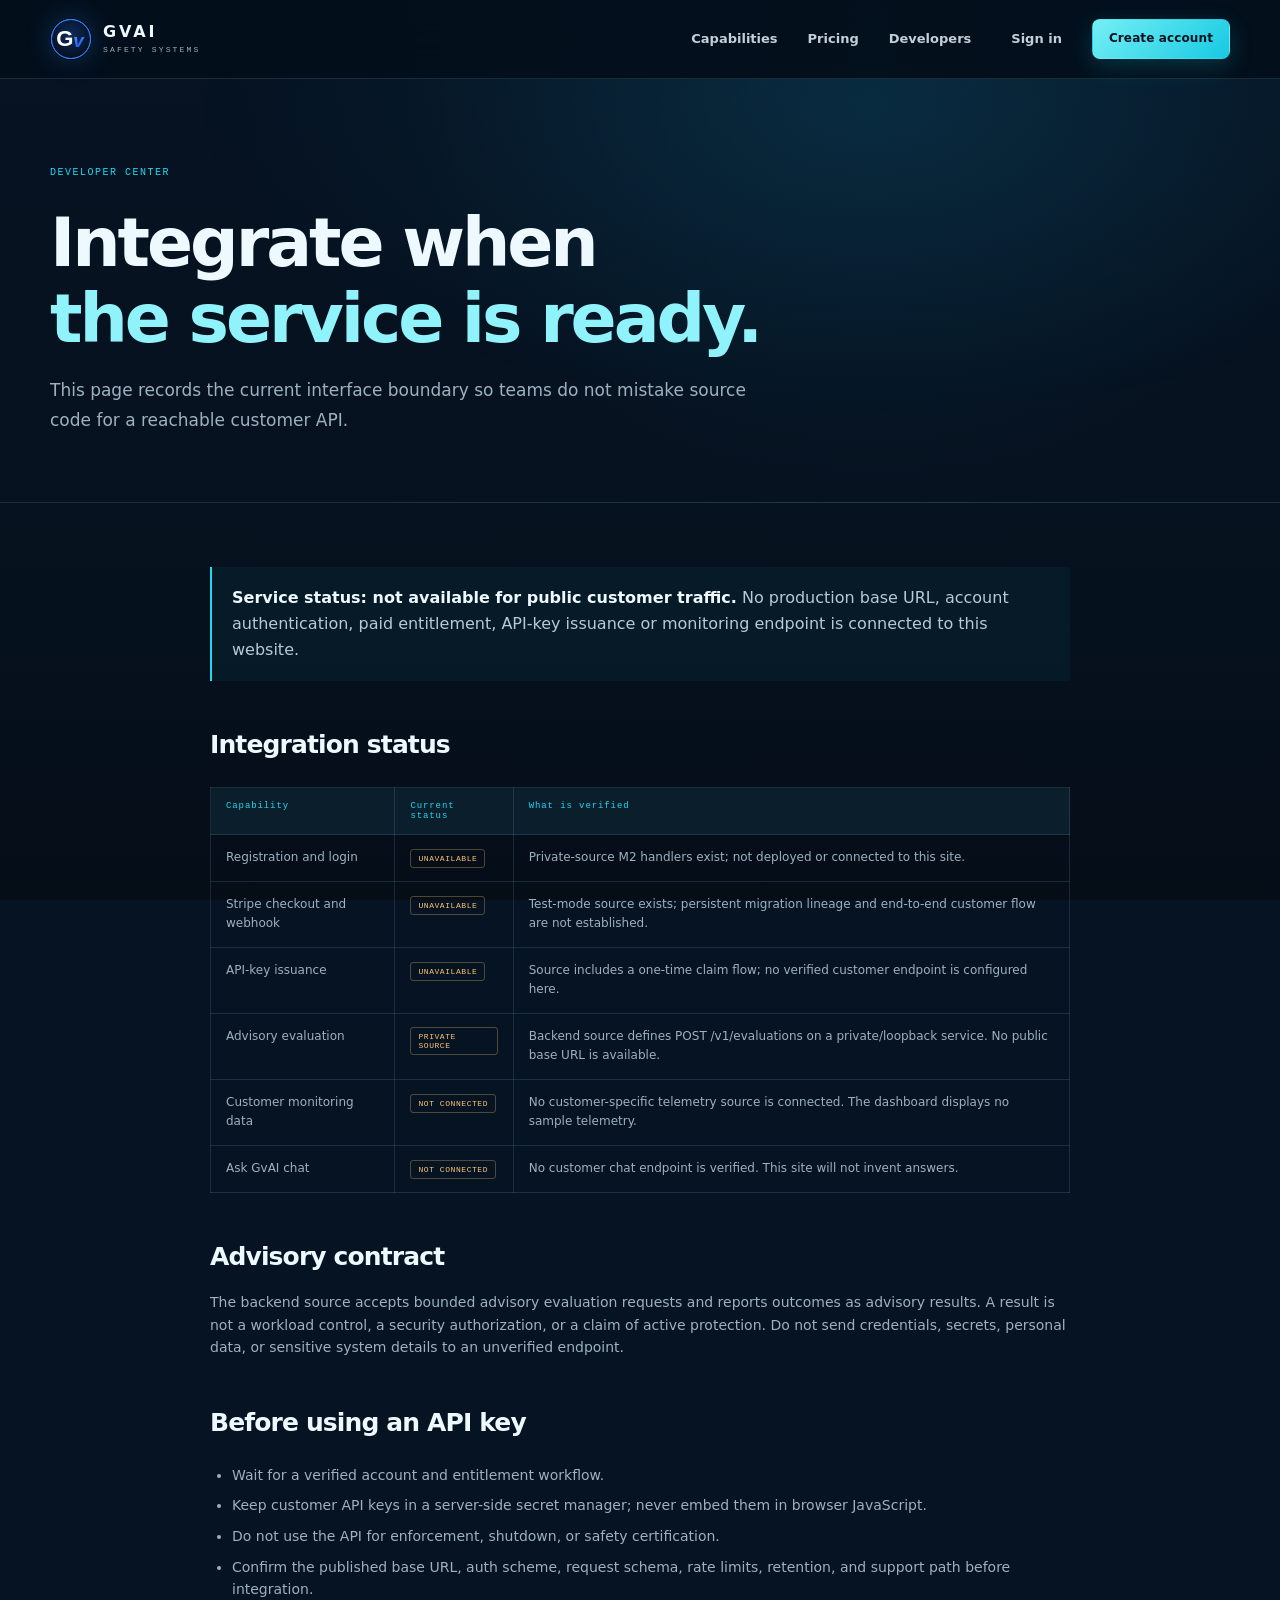
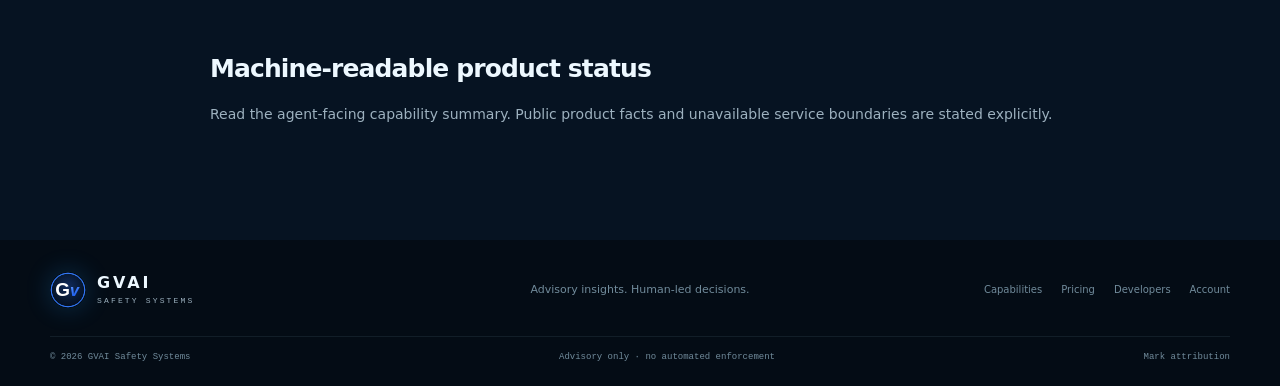
==== developers.html @ 6802572c "checkpoint: preserve GVAI customer website phase 1" ====
<!doctype html>
<html lang="en">
<head>
  <meta charset="utf-8"><meta name="viewport" content="width=device-width, initial-scale=1">
  <meta name="theme-color" content="#061322">
  <meta name="description" content="GVAI developer information, advisory API boundaries, integration status, and account requirements.">
  <meta property="og:title" content="Developers | GVAI Safety Systems"><meta property="og:description" content="Integration status and API boundaries for the GVAI advisory service.">
  <link rel="canonical" href="https://gvaisafety.com/developers.html"><link rel="icon" type="image/svg+xml" href="assets/gvai-mark.svg"><link rel="stylesheet" href="site.css">
  <title>Developers | GVAI Safety Systems</title>
</head>
<body><a class="skip-link" href="#main">Skip to content</a>
<header class="site-header"><div class="nav-wrap"><a class="brand" href="index.html"><img src="assets/gvai-mark.svg" width="42" height="42" alt=""><span><b>GVAI</b><small>SAFETY SYSTEMS</small></span></a><button class="menu-toggle" aria-expanded="false" aria-controls="primary-nav" type="button"><span class="sr-only">Open navigation</span><i></i><i></i></button><nav id="primary-nav" class="primary-nav" aria-label="Main navigation"><a href="features.html">Capabilities</a><a href="pricing.html">Pricing</a><a href="developers.html" aria-current="page">Developers</a><a class="nav-login" href="login.html">Sign in</a><a class="button button-small button-primary" href="signup.html">Create account</a></nav></div></header>
<main id="main">
  <section class="subpage-hero"><div class="section-wrap"><p class="eyebrow">DEVELOPER CENTER</p><h1>Integrate when<br><em>the service is ready.</em></h1><p class="hero-lede">This page records the current interface boundary so teams do not mistake source code for a reachable customer API.</p></div></section>
  <section class="section-wrap content-section content-narrow" id="status">
    <div class="callout"><strong>Service status: not available for public customer traffic.</strong> No production base URL, account authentication, paid entitlement, API-key issuance or monitoring endpoint is connected to this website.</div>
    <h2>Integration status</h2>
    <table class="status-table"><thead><tr><th scope="col">Capability</th><th scope="col">Current status</th><th scope="col">What is verified</th></tr></thead><tbody>
      <tr><td>Registration and login</td><td><span class="state-pill">UNAVAILABLE</span></td><td>Private-source M2 handlers exist; not deployed or connected to this site.</td></tr>
      <tr><td>Stripe checkout and webhook</td><td><span class="state-pill">UNAVAILABLE</span></td><td>Test-mode source exists; persistent migration lineage and end-to-end customer flow are not established.</td></tr>
      <tr><td>API-key issuance</td><td><span class="state-pill">UNAVAILABLE</span></td><td>Source includes a one-time claim flow; no verified customer endpoint is configured here.</td></tr>
      <tr><td>Advisory evaluation</td><td><span class="state-pill">PRIVATE SOURCE</span></td><td>Backend source defines POST /v1/evaluations on a private/loopback service. No public base URL is available.</td></tr>
      <tr><td>Customer monitoring data</td><td><span class="state-pill">NOT CONNECTED</span></td><td>No customer-specific telemetry source is connected. The dashboard displays no sample telemetry.</td></tr>
      <tr><td>Ask GvAI chat</td><td><span class="state-pill">NOT CONNECTED</span></td><td>No customer chat endpoint is verified. This site will not invent answers.</td></tr>
    </tbody></table>
    <h2>Advisory contract</h2>
    <p>The backend source accepts bounded advisory evaluation requests and reports outcomes as advisory results. A result is not a workload control, a security authorization, or a claim of active protection. Do not send credentials, secrets, personal data, or sensitive system details to an unverified endpoint.</p>
    <h2>Before using an API key</h2>
    <ul><li>Wait for a verified account and entitlement workflow.</li><li>Keep customer API keys in a server-side secret manager; never embed them in browser JavaScript.</li><li>Do not use the API for enforcement, shutdown, or safety certification.</li><li>Confirm the published base URL, auth scheme, request schema, rate limits, retention, and support path before integration.</li></ul>
    <h2>Machine-readable product status</h2>
    <p><a href="llms.txt">Read the agent-facing capability summary</a>. Public product facts and unavailable service boundaries are stated explicitly.</p>
  </section>
</main>
<footer class="site-footer"><div class="section-wrap footer-main"><a class="brand brand-footer" href="index.html"><img src="assets/gvai-mark.svg" width="36" height="36" alt=""><span><b>GVAI</b><small>SAFETY SYSTEMS</small></span></a><p>Advisory insights. Human-led decisions.</p><nav aria-label="Footer navigation"><a href="features.html">Capabilities</a><a href="pricing.html">Pricing</a><a href="developers.html">Developers</a><a href="login.html">Account</a></nav></div><div class="section-wrap footer-bottom"><span>© <span data-year>2026</span> GVAI Safety Systems</span><span>Advisory only · no automated enforcement</span><a href="assets/GvAI-MIT-LICENSE.txt">Mark attribution</a></div></footer><script src="site.js" defer></script></body></html>
---- site.css ----
:root{color-scheme:dark;--bg:#061322;--bg-deep:#030b15;--surface:#0a1b2c;--surface-2:#0d2336;--line:rgba(133,195,220,.16);--text:#edf8ff;--muted:#9db1bf;--dim:#718b9b;--cyan:#1ed8ef;--cyan-soft:#90f2fa;--blue:#4a9dff;--amber:#ffc56d;--max:1180px;--mono:"SFMono-Regular",Consolas,"Liberation Mono",monospace;--sans:Inter,"Segoe UI",system-ui,sans-serif;--display:Inter,"Segoe UI",system-ui,sans-serif}
*{box-sizing:border-box}
html{scroll-behavior:smooth;scroll-padding-top:92px}
body{margin:0;background:var(--bg);color:var(--text);font-family:var(--sans);font-size:16px;line-height:1.62;overflow-x:hidden}
body::before{content:"";position:fixed;inset:0;z-index:-1;pointer-events:none;background:radial-gradient(ellipse at 68% 6%,rgba(16,126,170,.13),transparent 39%),linear-gradient(180deg,#061322 0%,#06111e 70%,#050d17 100%)}
a{color:inherit;text-decoration:none}
a:hover{color:var(--cyan-soft)}
button,input,textarea{font:inherit}
button,a,input,textarea{touch-action:manipulation}
:focus-visible{outline:3px solid var(--cyan);outline-offset:4px}
.skip-link{position:fixed;top:10px;left:10px;z-index:1000;padding:10px 14px;background:var(--cyan);color:#03101b;transform:translateY(-160%);font-weight:800}
.skip-link:focus{transform:translateY(0)}
.sr-only{position:absolute;width:1px;height:1px;padding:0;margin:-1px;overflow:hidden;clip:rect(0,0,0,0);white-space:nowrap;border:0}
.section-wrap,.nav-wrap{width:min(var(--max),calc(100% - 48px));margin-inline:auto}
.site-header{position:sticky;top:0;z-index:50;background:rgba(4,15,27,.9);border-bottom:1px solid var(--line);backdrop-filter:blur(18px)}
.nav-wrap{height:78px;display:flex;align-items:center;justify-content:space-between;gap:30px}
.brand{display:inline-flex;align-items:center;gap:11px;flex:0 0 auto;color:var(--text)}
.brand img{display:block;border-radius:50%;box-shadow:0 0 26px rgba(36,154,250,.24)}
.brand span{display:grid;line-height:1.1;letter-spacing:.1em}
.brand b{font:800 16px/1 var(--display);letter-spacing:.18em}
.brand small{margin-top:6px;font:500 8px/1 var(--mono);letter-spacing:.27em;color:var(--muted)}
.primary-nav{display:flex;align-items:center;gap:30px}
.primary-nav>a:not(.button){font-size:13px;font-weight:600;color:#c1d0da}
.primary-nav>a:not(.button):hover{color:var(--cyan)}
.nav-login{margin-left:10px}
.menu-toggle{display:none}
.button{display:inline-flex;align-items:center;justify-content:center;gap:14px;min-height:52px;padding:0 21px;border:1px solid transparent;border-radius:8px;font-size:13px;font-weight:700;letter-spacing:.01em;transition:transform .2s ease,border-color .2s ease,background .2s ease,box-shadow .2s ease}
.button:hover{transform:translateY(-2px)}
.button-primary{color:#04131f;background:linear-gradient(135deg,#75eff5,#17c9e2);box-shadow:0 7px 24px rgba(20,207,232,.2)}
.button-primary:hover{color:#04131f;box-shadow:0 10px 34px rgba(20,207,232,.34)}
.button-small{min-height:40px;padding:0 16px;font-size:12px}
.button-quiet{border-color:rgba(121,199,222,.24);color:var(--text);background:rgba(11,30,46,.52)}
.button-outline{border-color:rgba(30,216,239,.54);color:var(--cyan-soft);background:rgba(12,35,52,.7)}
.button-outline:hover{background:rgba(30,216,239,.1);color:var(--cyan-soft)}
.button-disabled{background:#122131;border-color:#243849;color:#8398a8;cursor:not-allowed;pointer-events:none;box-shadow:none}
.hero{position:relative;display:grid;grid-template-columns:minmax(0,1.05fr) minmax(360px,.95fr);align-items:center;gap:45px;min-height:635px;padding-block:67px 76px}
.hero::before{content:"";position:absolute;width:560px;height:560px;right:-14%;top:0;z-index:-1;border-radius:50%;background:radial-gradient(circle,rgba(13,113,165,.12),transparent 68%)}
.hero-copy{position:relative;z-index:2;max-width:620px;animation:fade-up .7s ease both}
.eyebrow,.card-index,.price-card-top,.preview-top,.snapshot-head,.art-caption,.price-label,.portal-kicker{font:500 10px/1.4 var(--mono);letter-spacing:.15em;color:var(--cyan)}
.eyebrow{display:flex;align-items:center;gap:11px;margin:0 0 25px}
.eyebrow-line{width:28px;height:1px;background:var(--cyan);box-shadow:0 0 10px var(--cyan)}
h1,h2,h3,p{margin-top:0}
h1,h2,h3{font-family:var(--display);letter-spacing:-.045em}
h1{max-width:700px;margin-bottom:24px;font-size:clamp(45px,6.2vw,76px);line-height:1.05;font-weight:600}
h1 em,h2 em{font-style:normal;color:var(--cyan-soft)}
.hero-lede{max-width:555px;margin-bottom:31px;color:#b5c7d2;font-size:17px;line-height:1.72}
.hero-actions{display:flex;align-items:center;flex-wrap:wrap;gap:12px}
.hero-note{margin:21px 0 0;color:var(--muted);font:10px var(--mono);letter-spacing:.04em}
.status-dot{display:inline-block;width:7px;height:7px;border-radius:50%;margin-right:7px;vertical-align:middle}
.status-dot-cyan{background:var(--cyan);box-shadow:0 0 12px rgba(30,216,239,.8)}
.status-dot-muted{background:#77909d}
.status-dot-amber{background:var(--amber)}
.hero-art{position:relative;min-height:465px;display:grid;place-items:center;isolation:isolate;animation:fade-in 1.1s ease both}
.hero-art::before,.hero-art::after{content:"";position:absolute;z-index:-1;border-radius:50%;border:1px solid rgba(37,165,204,.15)}
.hero-art::before{width:420px;height:420px}
.hero-art::after{width:340px;height:340px;border-style:dashed;animation:rotate 80s linear infinite}
.orbit{position:absolute;border-radius:50%;border:1px solid rgba(45,179,211,.13)}
.orbit-one{width:490px;height:220px;transform:rotate(-32deg)}
.orbit-two{width:490px;height:220px;transform:rotate(32deg)}
.hero-shield{position:absolute;top:30px;width:205px;color:var(--cyan);filter:drop-shadow(0 0 20px rgba(30,216,239,.28));animation:float 5s ease-in-out infinite}
.hero-shield svg{display:block;width:100%}
.shield-spark{position:absolute;width:4px;height:4px;background:#fff;border-radius:50%;box-shadow:0 0 12px 4px var(--cyan)}
.spark-a{top:28%;left:13%}.spark-b{top:43%;right:8%}
.preview-card{position:absolute;right:0;bottom:12px;width:min(340px,90%);padding:17px 19px;border:1px solid rgba(81,190,217,.28);border-radius:12px;background:linear-gradient(145deg,rgba(11,31,47,.96),rgba(5,18,31,.96));box-shadow:0 20px 65px rgba(0,0,0,.38)}
.preview-top{display:flex;justify-content:space-between;align-items:center;padding-bottom:13px;border-bottom:1px solid var(--line);font-size:8px}
.preview-tag{padding:5px 7px;border:1px solid rgba(255,197,109,.24);border-radius:3px;color:var(--amber);font:8px var(--mono);letter-spacing:.08em}
.preview-row{display:flex;justify-content:space-between;gap:10px;margin:17px 0 12px;font-size:11px;color:var(--muted)}
.preview-row b{color:#c7e8ef;font-weight:600}
.preview-line{display:grid;gap:6px}.preview-line i{height:5px;border-radius:3px;background:linear-gradient(90deg,rgba(30,216,239,.3),rgba(30,216,239,.06));width:100%}.preview-line i:nth-child(2){width:77%}.preview-line i:nth-child(3){width:54%}
.preview-card p{margin:14px 0 0;color:var(--dim);font:9px var(--mono)}
.art-caption{position:absolute;left:0;bottom:15px;color:var(--dim);font-size:8px}
.trust-strip{border-block:1px solid var(--line);background:rgba(7,24,38,.58)}
.trust-items{display:flex;justify-content:space-between;gap:20px;padding-block:19px;color:#a9bdc9;font:10px var(--mono);letter-spacing:.08em;text-transform:uppercase}
.trust-items b{margin-right:9px;color:var(--cyan);font-weight:400}
.section-block{padding-block:115px 120px}
.section-heading{max-width:680px;margin-bottom:50px}
.section-heading h2,.snapshot-layout h2,.pricing-teaser h2,.contact-inner h2,.subpage-hero h1{margin-bottom:19px;font-size:clamp(38px,5vw,58px);font-weight:550;line-height:1.12}
.section-intro{max-width:560px;color:var(--muted);font-size:15px}
.capability-grid{display:grid;grid-template-columns:repeat(3,1fr);gap:15px}
.capability-card{position:relative;min-height:285px;padding:26px;border:1px solid var(--line);border-radius:10px;background:linear-gradient(145deg,rgba(14,36,53,.9),rgba(8,23,37,.86));transition:border-color .25s,transform .25s}
.capability-card:hover{transform:translateY(-4px);border-color:rgba(30,216,239,.42)}
.card-index{font-size:8px;color:var(--dim)}
.card-icon{display:grid;place-items:center;width:43px;height:43px;margin:27px 0 22px;border:1px solid rgba(30,216,239,.34);border-radius:11px;color:var(--cyan);font-size:24px;background:rgba(30,216,239,.06);box-shadow:0 0 25px rgba(30,216,239,.06)}
.capability-card h3{margin-bottom:11px;font-size:19px;letter-spacing:-.03em}
.capability-card p{min-height:70px;margin-bottom:17px;color:var(--muted);font-size:13px;line-height:1.65}
.capability-card a,.text-link{color:var(--cyan-soft);font-size:11px;font-weight:700}
.capability-card a span{margin-left:7px}
.snapshot-band{border-block:1px solid rgba(57,161,194,.15);background:linear-gradient(110deg,rgba(7,25,40,.94),rgba(8,29,45,.56))}
.snapshot-layout{display:grid;grid-template-columns:.8fr 1.2fr;align-items:center;gap:80px;padding-block:90px}
.snapshot-layout>div:first-child p:not(.eyebrow){max-width:420px;color:var(--muted);font-size:14px}
.snapshot-layout .text-link{display:inline-flex;margin-top:9px}
.snapshot-preview{padding:20px;border:1px solid rgba(63,171,202,.25);border-radius:13px;background:rgba(6,20,33,.78);box-shadow:0 25px 75px rgba(0,0,0,.22)}
.snapshot-head{display:flex;justify-content:space-between;align-items:center;padding-bottom:16px;border-bottom:1px solid var(--line);font-size:9px}
.snapshot-center{display:grid;place-items:center;min-height:230px;padding:25px 15px;text-align:center}
.mini-shield{display:grid;place-items:center;width:100px;height:116px;color:#7f9aa9;animation:soft-pulse 3.5s ease-in-out infinite}
.mini-shield svg{width:100%}
.snapshot-center strong{margin-top:7px;font:600 14px var(--display)}
.snapshot-center>span{margin-top:6px;color:var(--dim);font:10px var(--mono)}
.snapshot-metrics{display:grid;grid-template-columns:repeat(3,1fr);gap:12px;padding:15px 0;border-top:1px solid var(--line)}
.snapshot-metrics div{display:grid;gap:6px}
.snapshot-metrics small{color:var(--dim);font:8px var(--mono);letter-spacing:.06em}
.snapshot-metrics b{color:#b4c8d3;font:500 16px var(--mono)}
.preview-disclaimer{margin:0;color:var(--dim);font:9px var(--mono)}
.pricing-teaser{display:grid;grid-template-columns:1fr .7fr;align-items:center;gap:70px;padding-block:110px}
.pricing-copy>p:not(.eyebrow){max-width:520px;color:var(--muted);font-size:14px}
.price-card{padding:26px;border:1px solid rgba(30,216,239,.31);border-radius:12px;background:linear-gradient(150deg,#0d263a,#081827);box-shadow:0 18px 55px rgba(0,0,0,.24)}
.price-card-top{display:flex;justify-content:space-between;align-items:center;padding-bottom:18px;border-bottom:1px solid var(--line);font-size:9px}
.price-label{color:var(--muted);font-size:8px}
.price{display:flex;align-items:baseline;gap:8px;margin:25px 0 12px}
.price strong{font:600 53px var(--display);letter-spacing:-.06em}
.price span{color:var(--muted);font-size:13px}
.price-state{color:var(--muted);font:10px var(--mono)}
.price-card .button{width:100%;margin:9px 0 13px}
.price-card>small{display:block;color:var(--dim);text-align:center;font-size:10px}
.contact-section{border-block:1px solid var(--line);background:#071827}
.contact-inner{display:grid;grid-template-columns:1fr .8fr;gap:80px;padding-block:74px}
.contact-inner h2{font-size:44px}
.contact-inner>div+div{align-self:center}
.contact-inner p:not(.eyebrow){color:var(--muted);font-size:13px}
.site-footer{background:#040c15}
.footer-main{display:grid;grid-template-columns:1fr auto 1fr;align-items:center;gap:24px;padding-block:32px 28px}
.footer-main>p{margin:0;color:var(--dim);font-size:11px}
.footer-main nav{display:flex;justify-content:flex-end;gap:19px}
.footer-main nav a,.footer-bottom{color:var(--dim);font-size:10px}
.brand-footer img{width:36px;height:36px}
.footer-bottom{display:flex;justify-content:space-between;gap:15px;padding-block:15px 24px;border-top:1px solid rgba(131,168,188,.11);font:9px var(--mono)}
.subpage-hero{position:relative;padding-block:87px 67px;border-bottom:1px solid var(--line);background:radial-gradient(ellipse at 68% 8%,rgba(24,131,171,.12),transparent 55%)}
.subpage-hero .section-wrap{max-width:var(--max)}
.subpage-hero h1{max-width:780px;font-size:clamp(43px,6vw,68px)}
.subpage-hero .hero-lede{max-width:700px;margin:0;color:var(--muted)}
.content-section{padding-block:64px 100px}
.content-narrow{max-width:860px}
.content-section h2{margin:44px 0 14px;font-size:25px;letter-spacing:-.035em}
.content-section h2:first-child{margin-top:0}
.content-section h3{margin:0 0 8px;font-size:17px;letter-spacing:-.02em}
.content-section p,.content-section li{color:var(--muted);font-size:14px}
.content-section ul{padding-left:22px}
.content-section li{padding:4px 0}
.detail-grid{display:grid;grid-template-columns:repeat(2,1fr);gap:13px;margin-top:34px}
.detail-card{padding:23px;border:1px solid var(--line);border-radius:9px;background:rgba(11,30,45,.8)}
.detail-card p{margin:0;font-size:12px}
.callout{padding:18px 20px;border-left:2px solid var(--cyan);background:rgba(30,216,239,.045);color:#b7cbd6}
.callout strong{color:var(--text)}
.status-table{width:100%;border-collapse:collapse;margin:22px 0}
.status-table th,.status-table td{padding:13px 15px;border:1px solid var(--line);text-align:left;vertical-align:top;font-size:12px}
.status-table th{font:9px var(--mono);letter-spacing:.1em;color:var(--cyan);background:rgba(14,37,53,.7)}
.status-table td{color:var(--muted)}
.state-pill{display:inline-block;padding:4px 7px;border:1px solid rgba(255,197,109,.3);border-radius:3px;color:var(--amber);font:8px var(--mono);letter-spacing:.07em}
.pricing-page{display:grid;grid-template-columns:1.1fr .9fr;gap:40px;align-items:start}
.price-large{font:600 clamp(64px,8vw,94px)/1 var(--display);letter-spacing:-.08em}
.price-large span{font:400 14px var(--sans);letter-spacing:0;color:var(--muted)}
.plan-list{list-style:none;padding:0!important;margin:25px 0}
.plan-list li{display:flex;gap:11px;padding:10px 0;border-bottom:1px solid rgba(133,195,220,.1)}
.plan-list li::before{content:"—";color:var(--cyan)}
.form-layout{display:grid;grid-template-columns:.8fr 1.2fr;gap:65px;padding-block:65px 110px}
.form-aside{position:sticky;top:120px;align-self:start}
.form-aside h2{font-size:35px}
.form-aside p{color:var(--muted);font-size:13px}
.form-panel{padding:30px;border:1px solid var(--line);border-radius:12px;background:rgba(10,28,43,.9)}
.service-form{display:grid;gap:17px}
.field{display:grid;gap:7px}
.field label{font-size:11px;font-weight:700;color:#c5d5de}
.field input,.field textarea{width:100%;min-height:47px;padding:11px 13px;border:1px solid rgba(135,180,200,.24);border-radius:6px;background:#061522;color:var(--text)}
.field input::placeholder{color:#627b8b}
.field-hint{color:var(--dim);font-size:10px}
.form-status{min-height:50px;margin:0;padding:12px;border:1px solid rgba(255,197,109,.26);border-radius:6px;background:rgba(255,197,109,.05);color:#efd4aa;font-size:11px}
.form-status:empty{display:none}
.form-footnote{color:var(--dim);font-size:10px}
.auth-switch{margin:18px 0 0;color:var(--muted);font-size:12px}
.auth-switch a{color:var(--cyan-soft);text-decoration:underline;text-underline-offset:3px}
.input-with-action{display:flex}
.input-with-action input{border-radius:6px 0 0 6px}
.input-with-action button{padding:0 12px;border:1px solid rgba(135,180,200,.24);border-left:0;border-radius:0 6px 6px 0;background:#0d2437;color:var(--cyan-soft);font-size:10px}
.available-contact{padding:24px;border:1px solid var(--line);border-radius:9px;background:rgba(12,32,47,.72)}
.available-contact p{color:var(--muted);font-size:13px}
.available-contact a{color:var(--cyan-soft)}
.visually-hidden{position:absolute!important;width:1px;height:1px;padding:0;margin:-1px;overflow:hidden;clip:rect(0,0,0,0);white-space:nowrap;border:0}
@keyframes fade-up{from{opacity:0;transform:translateY(15px)}to{opacity:1;transform:translateY(0)}}
@keyframes fade-in{from{opacity:0}to{opacity:1}}
@keyframes rotate{to{transform:rotate(328deg)}}
@keyframes float{0%,100%{transform:translateY(0)}50%{transform:translateY(-8px)}}
@keyframes soft-pulse{0%,100%{filter:drop-shadow(0 0 1px rgba(127,154,169,.2));opacity:.75}50%{filter:drop-shadow(0 0 12px rgba(127,154,169,.5));opacity:1}}
@media(max-width:900px){.primary-nav{gap:19px}.hero{grid-template-columns:1fr .85fr;gap:14px}.hero-art{transform:scale(.9)}.snapshot-layout{gap:40px}.pricing-teaser{gap:40px}.footer-main{grid-template-columns:1fr 1fr}.footer-main>p{display:none}.form-layout{gap:35px}}
@media(max-width:700px){.section-wrap,.nav-wrap{width:min(100% - 36px,var(--max))}.nav-wrap{height:70px}.menu-toggle{display:grid;gap:5px;width:43px;height:43px;place-content:center;border:1px solid var(--line);border-radius:7px;background:#091a29;color:var(--text)}.menu-toggle i{display:block;width:17px;height:1px;background:currentColor}.primary-nav{position:absolute;top:69px;left:0;right:0;display:none;align-items:stretch;gap:0;padding:8px 18px 18px;background:rgba(4,15,27,.98);border-bottom:1px solid var(--line)}.primary-nav.is-open{display:grid}.primary-nav>a:not(.button){padding:13px 5px;border-bottom:1px solid rgba(133,195,220,.1)}.nav-login{margin-left:0}.primary-nav .button{margin-top:13px}.hero{grid-template-columns:1fr;gap:10px;min-height:auto;padding-block:70px 36px}.hero-copy{max-width:590px}.hero-lede{font-size:15px}.hero-art{min-height:390px;margin-inline:-10px;transform:none}.hero-art::before{width:330px;height:330px}.hero-art::after{width:275px;height:275px}.orbit-one,.orbit-two{width:360px;height:170px}.hero-shield{top:23px;width:166px}.preview-card{right:2%;bottom:2px;width:min(320px,88%)}.art-caption{left:2%;bottom:3px;font-size:7px}.trust-items{display:grid;grid-template-columns:1fr;gap:10px;padding-block:15px}.section-block{padding-block:76px}.section-heading{margin-bottom:30px}.capability-grid{grid-template-columns:1fr}.capability-card{min-height:0;padding:23px}.card-icon{margin:19px 0 15px}.capability-card p{min-height:0}.snapshot-layout,.pricing-teaser,.contact-inner,.form-layout,.pricing-page{grid-template-columns:1fr;gap:32px}.snapshot-layout{padding-block:70px}.pricing-teaser{padding-block:75px}.contact-inner{padding-block:55px;gap:5px}.contact-inner h2{font-size:37px}.footer-main{grid-template-columns:1fr;gap:20px}.footer-main nav{justify-content:flex-start;flex-wrap:wrap}.footer-bottom{flex-wrap:wrap;justify-content:flex-start;gap:9px 17px}.subpage-hero{padding-block:66px 45px}.content-section{padding-block:45px 75px}.detail-grid{grid-template-columns:1fr}.form-layout{padding-block:45px 75px}.form-aside{position:static}.form-panel{padding:22px}.status-table{display:block;overflow-x:auto}.snapshot-metrics{gap:6px}.snapshot-metrics small{font-size:7px}}
@media(prefers-reduced-motion:reduce){*,*::before,*::after{scroll-behavior:auto!important;animation-duration:.01ms!important;animation-iteration-count:1!important;transition-duration:.01ms!important}}
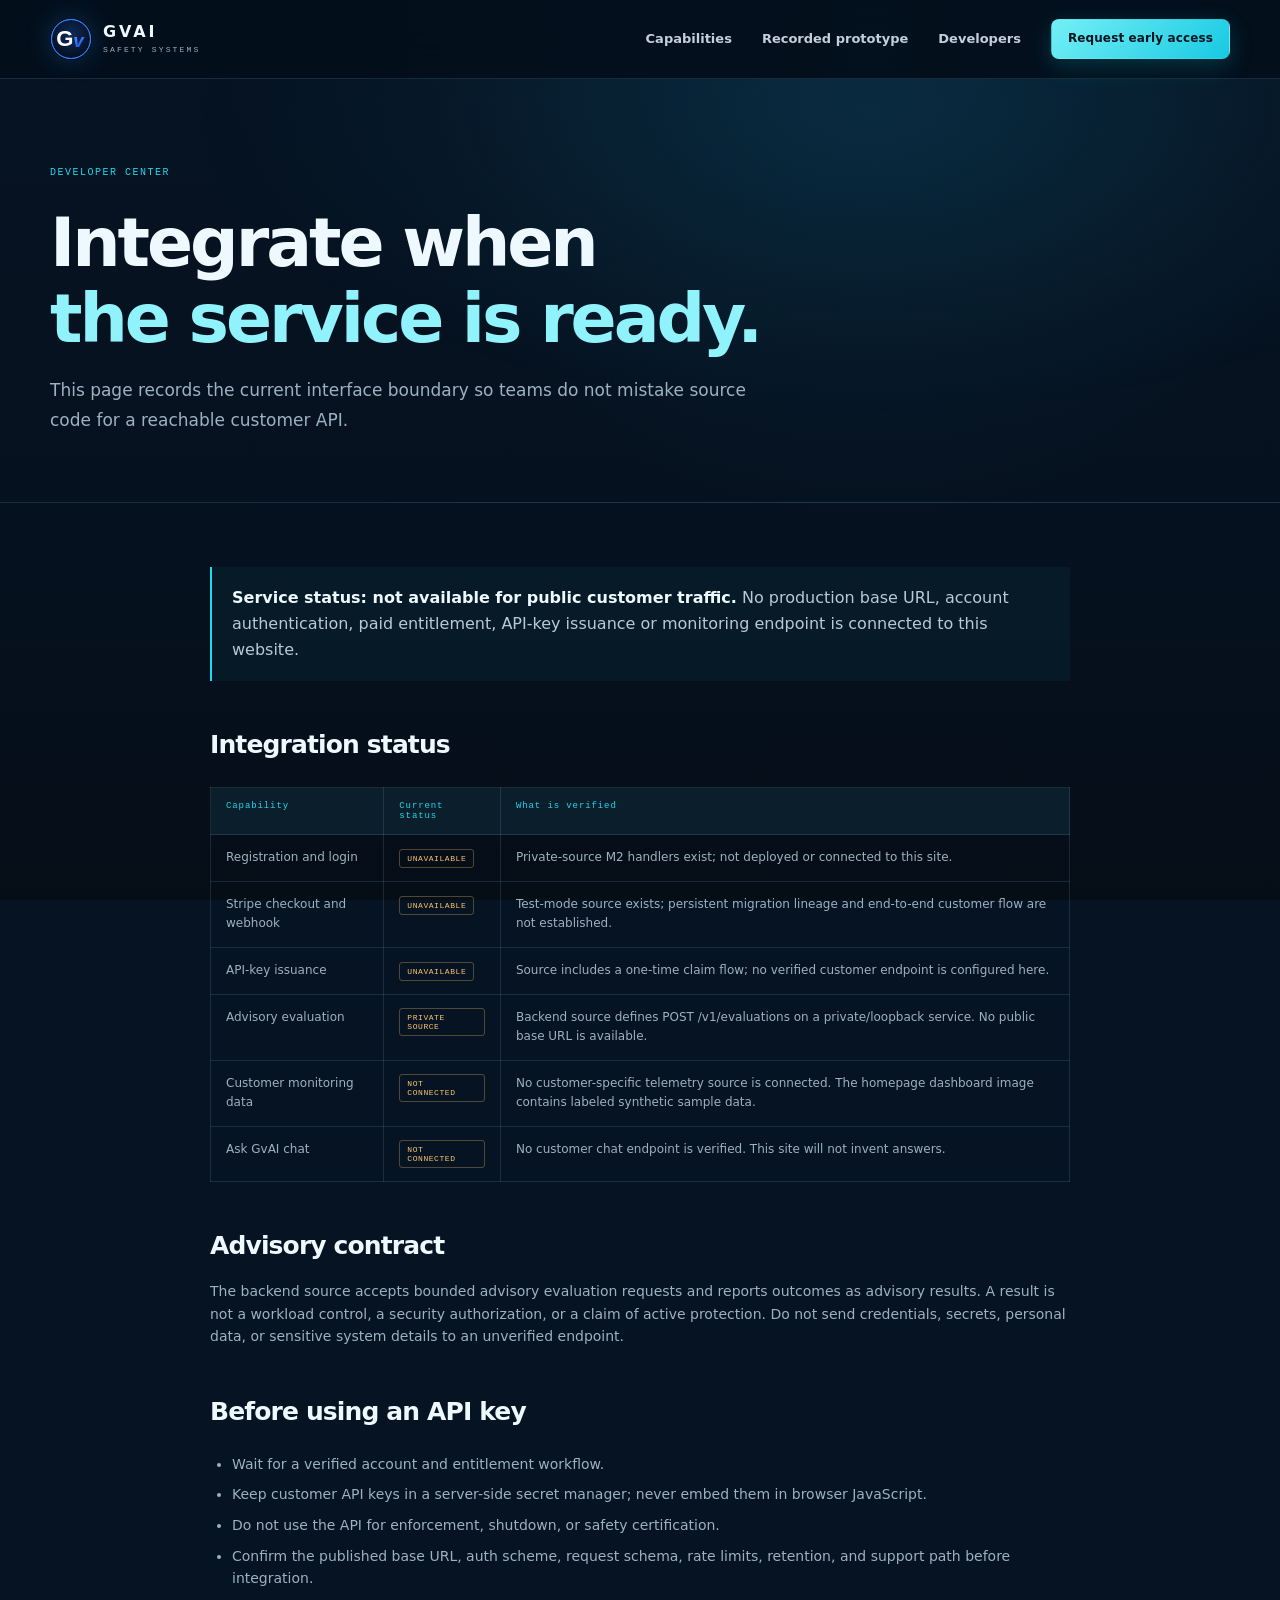
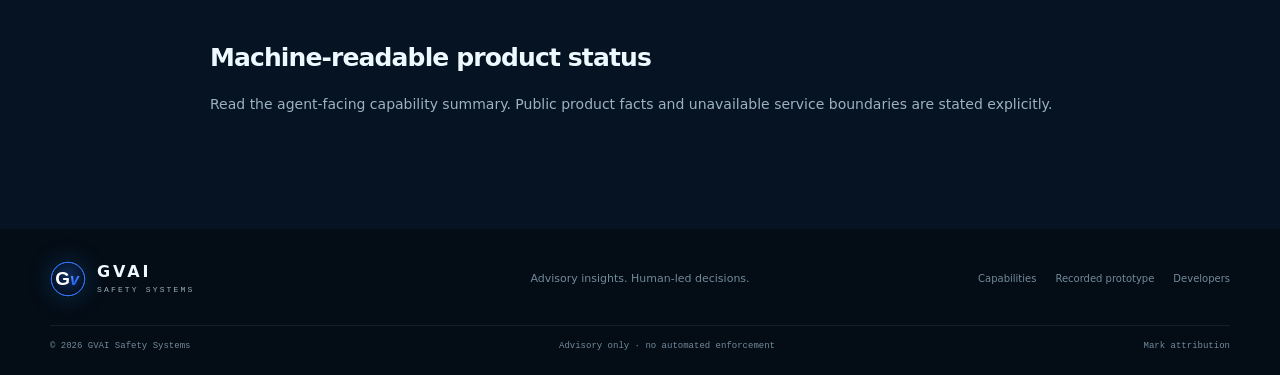
==== commit 8fb4e6bc: "Prepare approved GVAI public launch pages" ====
--- a/developers.html
+++ b/developers.html
@@ -9,7 +9,7 @@
   <title>Developers | GVAI Safety Systems</title>
 </head>
 <body><a class="skip-link" href="#main">Skip to content</a>
-<header class="site-header"><div class="nav-wrap"><a class="brand" href="index.html"><img src="assets/gvai-mark.svg" width="42" height="42" alt=""><span><b>GVAI</b><small>SAFETY SYSTEMS</small></span></a><button class="menu-toggle" aria-expanded="false" aria-controls="primary-nav" type="button"><span class="sr-only">Open navigation</span><i></i><i></i></button><nav id="primary-nav" class="primary-nav" aria-label="Main navigation"><a href="features.html">Capabilities</a><a href="pricing.html">Pricing</a><a href="developers.html" aria-current="page">Developers</a><a class="nav-login" href="login.html">Sign in</a><a class="button button-small button-primary" href="signup.html">Create account</a></nav></div></header>
+<header class="site-header"><div class="nav-wrap"><a class="brand" href="index.html"><img src="assets/gvai-mark.svg" width="42" height="42" alt=""><span><b>GVAI</b><small>SAFETY SYSTEMS</small></span></a><button class="menu-toggle" aria-expanded="false" aria-controls="primary-nav" type="button"><span class="sr-only">Open navigation</span><i></i><i></i></button><nav id="primary-nav" class="primary-nav" aria-label="Main navigation"><a href="features.html">Capabilities</a><a href="prototype-demo.html">Recorded prototype</a><a href="developers.html" aria-current="page">Developers</a><a class="button button-small button-primary" href="mailto:contact@gvaisafety.com?subject=GVAI%20Early%20Access">Request early access</a></nav></div></header>
 <main id="main">
   <section class="subpage-hero"><div class="section-wrap"><p class="eyebrow">DEVELOPER CENTER</p><h1>Integrate when<br><em>the service is ready.</em></h1><p class="hero-lede">This page records the current interface boundary so teams do not mistake source code for a reachable customer API.</p></div></section>
   <section class="section-wrap content-section content-narrow" id="status">
@@ -20,7 +20,7 @@
       <tr><td>Stripe checkout and webhook</td><td><span class="state-pill">UNAVAILABLE</span></td><td>Test-mode source exists; persistent migration lineage and end-to-end customer flow are not established.</td></tr>
       <tr><td>API-key issuance</td><td><span class="state-pill">UNAVAILABLE</span></td><td>Source includes a one-time claim flow; no verified customer endpoint is configured here.</td></tr>
       <tr><td>Advisory evaluation</td><td><span class="state-pill">PRIVATE SOURCE</span></td><td>Backend source defines POST /v1/evaluations on a private/loopback service. No public base URL is available.</td></tr>
-      <tr><td>Customer monitoring data</td><td><span class="state-pill">NOT CONNECTED</span></td><td>No customer-specific telemetry source is connected. The dashboard displays no sample telemetry.</td></tr>
+      <tr><td>Customer monitoring data</td><td><span class="state-pill">NOT CONNECTED</span></td><td>No customer-specific telemetry source is connected. The homepage dashboard image contains labeled synthetic sample data.</td></tr>
       <tr><td>Ask GvAI chat</td><td><span class="state-pill">NOT CONNECTED</span></td><td>No customer chat endpoint is verified. This site will not invent answers.</td></tr>
     </tbody></table>
     <h2>Advisory contract</h2>
@@ -31,4 +31,4 @@
     <p><a href="llms.txt">Read the agent-facing capability summary</a>. Public product facts and unavailable service boundaries are stated explicitly.</p>
   </section>
 </main>
-<footer class="site-footer"><div class="section-wrap footer-main"><a class="brand brand-footer" href="index.html"><img src="assets/gvai-mark.svg" width="36" height="36" alt=""><span><b>GVAI</b><small>SAFETY SYSTEMS</small></span></a><p>Advisory insights. Human-led decisions.</p><nav aria-label="Footer navigation"><a href="features.html">Capabilities</a><a href="pricing.html">Pricing</a><a href="developers.html">Developers</a><a href="login.html">Account</a></nav></div><div class="section-wrap footer-bottom"><span>© <span data-year>2026</span> GVAI Safety Systems</span><span>Advisory only · no automated enforcement</span><a href="assets/GvAI-MIT-LICENSE.txt">Mark attribution</a></div></footer><script src="site.js" defer></script></body></html>
+<footer class="site-footer"><div class="section-wrap footer-main"><a class="brand brand-footer" href="index.html"><img src="assets/gvai-mark.svg" width="36" height="36" alt=""><span><b>GVAI</b><small>SAFETY SYSTEMS</small></span></a><p>Advisory insights. Human-led decisions.</p><nav aria-label="Footer navigation"><a href="features.html">Capabilities</a><a href="prototype-demo.html">Recorded prototype</a><a href="developers.html">Developers</a></nav></div><div class="section-wrap footer-bottom"><span>© <span data-year>2026</span> GVAI Safety Systems</span><span>Advisory only · no automated enforcement</span><a href="assets/GvAI-MIT-LICENSE.txt">Mark attribution</a></div></footer><script src="site.js" defer></script></body></html>
--- a/site.css
+++ b/site.css
@@ -19,6 +19,22 @@
 .brand span{display:grid;line-height:1.1;letter-spacing:.1em}
 .brand b{font:800 16px/1 var(--display);letter-spacing:.18em}
 .brand small{margin-top:6px;font:500 8px/1 var(--mono);letter-spacing:.27em;color:var(--muted)}
+
+/* The homepage wordmark keeps the existing brand's font metrics. */
+.nav-wordmark { transform: skewX(-9deg); }
+.brand .nav-wordmark span { display: inline; font: inherit; letter-spacing: inherit; }
+.nav-wordmark-gv { color: #f0f5ff; }
+.nav-wordmark-ai { color: #25ddff; }
+
+@supports (background-clip: text) {
+  .nav-wordmark-gv, .nav-wordmark-ai { background-clip: text; color: transparent; }
+  .nav-wordmark-gv { background-image: linear-gradient(#fff 20%, #d6e0eb 60%, #9baec3); }
+  .nav-wordmark-ai { background-image: linear-gradient(#84f4ff 14%, #21d9f8 58%, #54a5ff); }
+}
+
+@media (forced-colors: active) {
+  .nav-wordmark-gv, .nav-wordmark-ai { background-image: none; color: LinkText; }
+}
 .primary-nav{display:flex;align-items:center;gap:30px}
 .primary-nav>a:not(.button){font-size:13px;font-weight:600;color:#c1d0da}
 .primary-nav>a:not(.button):hover{color:var(--cyan)}
@@ -28,6 +44,26 @@
 .button:hover{transform:translateY(-2px)}
 .button-primary{color:#04131f;background:linear-gradient(135deg,#75eff5,#17c9e2);box-shadow:0 7px 24px rgba(20,207,232,.2)}
 .button-primary:hover{color:#04131f;box-shadow:0 10px 34px rgba(20,207,232,.34)}
+
+/* Match the Ask GVAI launcher's navy glass and cyan edge on the homepage. */
+.watch-home .primary-nav .button[href="signup.html"] {
+  border-color: #42d9f4;
+  border-radius: 999px;
+  background: linear-gradient(170deg, #153850, #081a2c 54%, #071421);
+  box-shadow: inset 0 1px 5px rgba(115, 222, 250, .2), 0 0 12px rgba(30, 216, 239, .2);
+  color: #f4f8ff;
+  transition: border-color .18s ease, box-shadow .18s ease;
+}
+
+.watch-home .primary-nav .button[href="signup.html"]:hover {
+  transform: none;
+  border-color: #a0f5ff;
+  box-shadow: inset 0 1px 7px rgba(115, 222, 250, .32), 0 0 17px rgba(30, 216, 239, .36);
+}
+
+@media (prefers-reduced-motion: reduce) {
+  .watch-home .primary-nav .button[href="signup.html"] { transition: none; }
+}
 .button-small{min-height:40px;padding:0 16px;font-size:12px}
 .button-quiet{border-color:rgba(121,199,222,.24);color:var(--text);background:rgba(11,30,46,.52)}
 .button-outline{border-color:rgba(30,216,239,.54);color:var(--cyan-soft);background:rgba(12,35,52,.7)}
@@ -36,7 +72,7 @@
 .hero{position:relative;display:grid;grid-template-columns:minmax(0,1.05fr) minmax(360px,.95fr);align-items:center;gap:45px;min-height:635px;padding-block:67px 76px}
 .hero::before{content:"";position:absolute;width:560px;height:560px;right:-14%;top:0;z-index:-1;border-radius:50%;background:radial-gradient(circle,rgba(13,113,165,.12),transparent 68%)}
 .hero-copy{position:relative;z-index:2;max-width:620px;animation:fade-up .7s ease both}
-.eyebrow,.card-index,.price-card-top,.preview-top,.snapshot-head,.art-caption,.price-label,.portal-kicker{font:500 10px/1.4 var(--mono);letter-spacing:.15em;color:var(--cyan)}
+.eyebrow,.card-index,.price-card-top,.preview-top,.art-caption,.price-label,.portal-kicker{font:500 10px/1.4 var(--mono);letter-spacing:.15em;color:var(--cyan)}
 .eyebrow{display:flex;align-items:center;gap:11px;margin:0 0 25px}
 .eyebrow-line{width:28px;height:1px;background:var(--cyan);box-shadow:0 0 10px var(--cyan)}
 h1,h2,h3,p{margin-top:0}
@@ -85,22 +121,72 @@
 .capability-card p{min-height:70px;margin-bottom:17px;color:var(--muted);font-size:13px;line-height:1.65}
 .capability-card a,.text-link{color:var(--cyan-soft);font-size:11px;font-weight:700}
 .capability-card a span{margin-left:7px}
-.snapshot-band{border-block:1px solid rgba(57,161,194,.15);background:linear-gradient(110deg,rgba(7,25,40,.94),rgba(8,29,45,.56))}
-.snapshot-layout{display:grid;grid-template-columns:.8fr 1.2fr;align-items:center;gap:80px;padding-block:90px}
+.snapshot-band{margin-block-start:clamp(.75rem,1.4vw,1.5rem);border-block:1px solid rgba(57,161,194,.15);background:linear-gradient(110deg,rgba(7,25,40,.94),rgba(8,29,45,.56))}
+.snapshot-layout {
+  display: grid;
+  grid-template-columns: minmax(400px, 48fr) minmax(0, 52fr);
+  align-items: center;
+  gap: clamp(1.5rem, 3vw, 3rem);
+  padding-block: clamp(1.75rem, 3vw, 2.75rem);
+}
+.snapshot-layout > div:first-child {
+  min-width: 0;
+}
+
+.snapshot-layout h2 {
+  max-width: 22ch;
+  margin: 0 0 .85rem;
+  font-size: clamp(2rem, 3.75vw, 3.25rem);
+  text-wrap: balance;
+}
+
 .snapshot-layout>div:first-child p:not(.eyebrow){max-width:420px;color:var(--muted);font-size:14px}
 .snapshot-layout .text-link{display:inline-flex;margin-top:9px}
-.snapshot-preview{padding:20px;border:1px solid rgba(63,171,202,.25);border-radius:13px;background:rgba(6,20,33,.78);box-shadow:0 25px 75px rgba(0,0,0,.22)}
-.snapshot-head{display:flex;justify-content:space-between;align-items:center;padding-bottom:16px;border-bottom:1px solid var(--line);font-size:9px}
-.snapshot-center{display:grid;place-items:center;min-height:230px;padding:25px 15px;text-align:center}
-.mini-shield{display:grid;place-items:center;width:100px;height:116px;color:#7f9aa9;animation:soft-pulse 3.5s ease-in-out infinite}
-.mini-shield svg{width:100%}
-.snapshot-center strong{margin-top:7px;font:600 14px var(--display)}
-.snapshot-center>span{margin-top:6px;color:var(--dim);font:10px var(--mono)}
-.snapshot-metrics{display:grid;grid-template-columns:repeat(3,1fr);gap:12px;padding:15px 0;border-top:1px solid var(--line)}
-.snapshot-metrics div{display:grid;gap:6px}
-.snapshot-metrics small{color:var(--dim);font:8px var(--mono);letter-spacing:.06em}
-.snapshot-metrics b{color:#b4c8d3;font:500 16px var(--mono)}
-.preview-disclaimer{margin:0;color:var(--dim);font:9px var(--mono)}
+.snapshot-preview {
+  justify-self: center;
+  width: min(100%, 480px);
+  min-width: 0;
+  margin: 0;
+}
+
+.snapshot-preview figcaption {
+  margin-bottom: .4rem;
+  color: var(--muted);
+  font: 600 .72rem/1.4 var(--mono);
+}
+
+.snapshot-preview img {
+  border: 1px solid rgba(63, 171, 202, .38);
+  border-radius: .75rem;
+  background: var(--bg-deep);
+  box-shadow: 0 12px 32px #0005, 0 0 1rem #1ed8ef18;
+
+  display: block;
+  width: 100%;
+  max-width: 480px;
+  height: auto;
+  object-fit: contain;
+}
+
+@media (width < 1100px) {
+  .snapshot-layout { grid-template-columns: minmax(0, 1fr); }
+}
+
+@media (min-width: 1100px) {
+  .snapshot-layout {
+    column-gap: clamp(1.5rem, calc(3vw - 1rem), 2rem);
+  }
+
+  .snapshot-preview {
+    justify-self: start;
+    width: min(100%, 562px);
+  }
+
+  .snapshot-preview img {
+    max-width: 560px;
+  }
+}
+
 .pricing-teaser{display:grid;grid-template-columns:1fr .7fr;align-items:center;gap:70px;padding-block:110px}
 .pricing-copy>p:not(.eyebrow){max-width:520px;color:var(--muted);font-size:14px}
 .price-card{padding:26px;border:1px solid rgba(30,216,239,.31);border-radius:12px;background:linear-gradient(150deg,#0d263a,#081827);box-shadow:0 18px 55px rgba(0,0,0,.24)}
@@ -180,6 +266,291 @@
 @keyframes rotate{to{transform:rotate(328deg)}}
 @keyframes float{0%,100%{transform:translateY(0)}50%{transform:translateY(-8px)}}
 @keyframes soft-pulse{0%,100%{filter:drop-shadow(0 0 1px rgba(127,154,169,.2));opacity:.75}50%{filter:drop-shadow(0 0 12px rgba(127,154,169,.5));opacity:1}}
-@media(max-width:900px){.primary-nav{gap:19px}.hero{grid-template-columns:1fr .85fr;gap:14px}.hero-art{transform:scale(.9)}.snapshot-layout{gap:40px}.pricing-teaser{gap:40px}.footer-main{grid-template-columns:1fr 1fr}.footer-main>p{display:none}.form-layout{gap:35px}}
-@media(max-width:700px){.section-wrap,.nav-wrap{width:min(100% - 36px,var(--max))}.nav-wrap{height:70px}.menu-toggle{display:grid;gap:5px;width:43px;height:43px;place-content:center;border:1px solid var(--line);border-radius:7px;background:#091a29;color:var(--text)}.menu-toggle i{display:block;width:17px;height:1px;background:currentColor}.primary-nav{position:absolute;top:69px;left:0;right:0;display:none;align-items:stretch;gap:0;padding:8px 18px 18px;background:rgba(4,15,27,.98);border-bottom:1px solid var(--line)}.primary-nav.is-open{display:grid}.primary-nav>a:not(.button){padding:13px 5px;border-bottom:1px solid rgba(133,195,220,.1)}.nav-login{margin-left:0}.primary-nav .button{margin-top:13px}.hero{grid-template-columns:1fr;gap:10px;min-height:auto;padding-block:70px 36px}.hero-copy{max-width:590px}.hero-lede{font-size:15px}.hero-art{min-height:390px;margin-inline:-10px;transform:none}.hero-art::before{width:330px;height:330px}.hero-art::after{width:275px;height:275px}.orbit-one,.orbit-two{width:360px;height:170px}.hero-shield{top:23px;width:166px}.preview-card{right:2%;bottom:2px;width:min(320px,88%)}.art-caption{left:2%;bottom:3px;font-size:7px}.trust-items{display:grid;grid-template-columns:1fr;gap:10px;padding-block:15px}.section-block{padding-block:76px}.section-heading{margin-bottom:30px}.capability-grid{grid-template-columns:1fr}.capability-card{min-height:0;padding:23px}.card-icon{margin:19px 0 15px}.capability-card p{min-height:0}.snapshot-layout,.pricing-teaser,.contact-inner,.form-layout,.pricing-page{grid-template-columns:1fr;gap:32px}.snapshot-layout{padding-block:70px}.pricing-teaser{padding-block:75px}.contact-inner{padding-block:55px;gap:5px}.contact-inner h2{font-size:37px}.footer-main{grid-template-columns:1fr;gap:20px}.footer-main nav{justify-content:flex-start;flex-wrap:wrap}.footer-bottom{flex-wrap:wrap;justify-content:flex-start;gap:9px 17px}.subpage-hero{padding-block:66px 45px}.content-section{padding-block:45px 75px}.detail-grid{grid-template-columns:1fr}.form-layout{padding-block:45px 75px}.form-aside{position:static}.form-panel{padding:22px}.status-table{display:block;overflow-x:auto}.snapshot-metrics{gap:6px}.snapshot-metrics small{font-size:7px}}
+@media(max-width:900px){.primary-nav{gap:19px}.hero{grid-template-columns:1fr .85fr;gap:14px}.hero-art{transform:scale(.9)}.pricing-teaser{gap:40px}.footer-main{grid-template-columns:1fr 1fr}.footer-main>p{display:none}.form-layout{gap:35px}}
+@media(max-width:700px){.section-wrap,.nav-wrap{width:min(100% - 36px,var(--max))}.nav-wrap{height:70px}.menu-toggle{display:grid;gap:5px;width:43px;height:43px;place-content:center;border:1px solid var(--line);border-radius:7px;background:#091a29;color:var(--text)}.menu-toggle i{display:block;width:17px;height:1px;background:currentColor}.primary-nav{position:absolute;top:69px;left:0;right:0;display:none;align-items:stretch;gap:0;padding:8px 18px 18px;background:rgba(4,15,27,.98);border-bottom:1px solid var(--line)}.primary-nav.is-open{display:grid}.primary-nav>a:not(.button){padding:13px 5px;border-bottom:1px solid rgba(133,195,220,.1)}.nav-login{margin-left:0}.primary-nav .button{margin-top:13px}.hero{grid-template-columns:1fr;gap:10px;min-height:auto;padding-block:70px 36px}.hero-copy{max-width:590px}.hero-lede{font-size:15px}.hero-art{min-height:390px;margin-inline:-10px;transform:none}.hero-art::before{width:330px;height:330px}.hero-art::after{width:275px;height:275px}.orbit-one,.orbit-two{width:360px;height:170px}.hero-shield{top:23px;width:166px}.preview-card{right:2%;bottom:2px;width:min(320px,88%)}.art-caption{left:2%;bottom:3px;font-size:7px}.trust-items{display:grid;grid-template-columns:1fr;gap:10px;padding-block:15px}.section-block{padding-block:76px}.section-heading{margin-bottom:30px}.capability-grid{grid-template-columns:1fr}.capability-card{min-height:0;padding:23px}.card-icon{margin:19px 0 15px}.capability-card p{min-height:0}.pricing-teaser,.contact-inner,.form-layout,.pricing-page{grid-template-columns:1fr;gap:32px}.snapshot-layout{padding-block:70px}.pricing-teaser{padding-block:75px}.contact-inner{padding-block:55px;gap:5px}.contact-inner h2{font-size:37px}.footer-main{grid-template-columns:1fr;gap:20px}.footer-main nav{justify-content:flex-start;flex-wrap:wrap}.footer-bottom{flex-wrap:wrap;justify-content:flex-start;gap:9px 17px}.subpage-hero{padding-block:66px 45px}.content-section{padding-block:45px 75px}.detail-grid{grid-template-columns:1fr}.form-layout{padding-block:45px 75px}.form-aside{position:static}.form-panel{padding:22px}.status-table{display:block;overflow-x:auto}}
 @media(prefers-reduced-motion:reduce){*,*::before,*::after{scroll-behavior:auto!important;animation-duration:.01ms!important;animation-iteration-count:1!important;transition-duration:.01ms!important}}
+
+/* Global AI Watch homepage */
+.watch-masthead {
+  --watch-art: url("assets/Coming%20Soon.png");
+  position: relative;
+  isolation: isolate;
+  overflow: clip;
+  background:
+    radial-gradient(ellipse at 78% 46%, #08223a 0%, transparent 48%),
+    linear-gradient(175deg, #040e1d, #061628 76%, #040f1f);
+}
+
+.watch-masthead::before,
+.watch-masthead::after {
+  content: "";
+  position: absolute;
+  z-index: -1;
+  pointer-events: none;
+}
+
+/* A curved highlight leads from the headline toward the launcher. */
+.watch-masthead::before {
+  inset: 0 0 auto;
+  height: clamp(9rem, 23vw, 19rem);
+  background:
+    radial-gradient(ellipse 96% 100% at 3% -10%,
+      transparent 82%, rgba(0, 121, 245, .18) 90%, rgba(49, 208, 255, .72) 93%,
+      rgba(34, 168, 250, .23) 94%, transparent 100%);
+  mask-image: linear-gradient(108deg, transparent 18%, #000 53%, transparent 84%);
+}
+
+/* Bottom 197 pixels of the reference, cut above the small left-side disclosure. */
+.watch-masthead::after {
+  inset: auto auto 0 50%;
+  width: max(100%, 40rem);
+  aspect-ratio: 1672 / 197;
+  transform: translateX(-50%);
+  background: var(--watch-art) center bottom / 100% auto no-repeat;
+  clip-path: polygon(0 36%, 42% 36%, 48% 0, 100% 0, 100% 100%, 0 100%);
+  mask-image: linear-gradient(transparent, #000 44%, #000 80%, transparent);
+}
+
+.watch-home .watch-hero {
+  grid-template-columns: minmax(0, 1fr);
+  gap: 1.5rem;
+  min-height: 0;
+  padding-block: 1rem clamp(5rem, 12vw, 10.5rem);
+}
+
+.watch-home .watch-hero::before { content: none; }
+
+.watch-home .watch-hero h1 {
+  margin-block: 0 1.15rem;
+  font: 700 clamp(2.45rem, 5.4vw, 5rem) / .99 Georgia, "Times New Roman", serif;
+  letter-spacing: -.045em;
+  text-wrap: balance;
+}
+
+.watch-home .watch-hero h1 em {
+  display: block;
+  color: #23e9fa;
+  font-style: normal;
+  text-shadow: 0 0 1.4rem rgba(27, 206, 255, .23);
+}
+
+.watch-home .watch-hero .hero-lede { max-width: 34rem; }
+
+.watch-hero .hero-actions .button {
+  max-width: 100%;
+  padding-inline: clamp(1rem, 2vw, 1.4rem);
+  border-radius: 999px;
+  text-align: center;
+}
+
+.watch-hero .hero-actions .button-primary {
+  border-color: #68f5ff;
+  box-shadow: 0 0 1.35rem rgba(32, 220, 255, .33);
+}
+
+.watch-hero .hero-actions .button-quiet {
+  border-color: #3bdbef;
+  background-color: rgba(2, 15, 30, .65);
+}
+.watch-home .eyebrow { font-size: .875rem; letter-spacing: .12em; }
+
+.watch-visual {
+  position: relative;
+  width: min(86%, 37rem);
+  justify-self: center;
+  aspect-ratio: 530 / 405;
+  pointer-events: none;
+}
+
+.watch-shield {
+  position: absolute;
+  inset: 0 -58.87% 0 0;
+  z-index: 1;
+  /* One continuous crop from (830, 140) to (1672, 545) keeps the right circuitry attached. */
+  background: var(--watch-art) right 26.12% / 198.57% auto no-repeat;
+  mask-image:
+    linear-gradient(to right, transparent, #000 10%, #000 78%, transparent),
+    linear-gradient(to bottom, transparent, #000 13%, #000 95%, transparent);
+  mask-composite: intersect;
+}
+
+/* Mirror the approved circuitry on the left and feather it into the hero lighting. */
+.watch-visual::before {
+  content: "";
+  position: absolute;
+  top: 50.62%;
+  right: 96%;
+  width: 59%;
+  aspect-ratio: 312 / 186;
+  background: var(--watch-art) right 45.70% / 535.90% auto no-repeat;
+  mask-image:
+    linear-gradient(to right, transparent, #000 18%, #000 76%, transparent),
+    linear-gradient(to bottom, transparent, #000 19%, #000 83%, transparent);
+  mask-composite: intersect;
+  mix-blend-mode: screen;
+  transform: scaleX(-1);
+}
+
+@media (min-width: 760px) {
+  .watch-masthead {
+    display: grid;
+    grid-template-columns: minmax(0, 1fr);
+  }
+
+  /* Share the first row so the launcher stays at the top of the hero. */
+  .watch-masthead > .ask-gvai-hero,
+  .watch-masthead > .watch-hero { grid-area: 1 / 1; }
+
+  .watch-masthead > .ask-gvai-hero {
+    align-self: start;
+    pointer-events: none;
+  }
+
+  .watch-masthead .ask-gvai-button { pointer-events: auto; }
+
+  .watch-home .watch-hero {
+    grid-template-columns: minmax(0, 1fr) minmax(0, .95fr);
+    gap: clamp(1.5rem, 4vw, 4rem);
+    padding-block-start: clamp(1.5rem, 3vw, 2.5rem);
+  }
+
+  .watch-visual { width: min(100%, 37rem); }
+}
+
+/* On desktop, use usable viewport height to size the hero without capping its height. */
+@media (min-width: 1024px) {
+  .watch-home .watch-hero {
+    /* Move the composition and the bottom-anchored wave together. */
+    padding-block-start: calc(clamp(1.5rem, 3vw, 2.5rem) + clamp(3rem, 6.5vh, 4.5rem));
+    padding-block-start: calc(clamp(1.5rem, 3vw, 2.5rem) + clamp(3rem, 6.5dvh, 4.5rem));
+    /* Give the wave room after removing the note beneath the actions. */
+    padding-block-end: calc(clamp(3rem, 10vh, 9rem) + 4.875rem);
+    padding-block-end: calc(clamp(3rem, 10dvh, 9rem) + 4.875rem);
+  }
+
+  .watch-home .watch-hero h1 {
+    font-size: clamp(2.75rem, min(5.4vw, 8.25vh), 5rem);
+    font-size: clamp(2.75rem, min(5.4vw, 8.25dvh), 5rem);
+  }
+
+  .watch-visual {
+    width: min(100%, 37rem, 68vh);
+    width: min(100%, 37rem, 68dvh);
+  }
+}
+
+.watch-band {
+  border-block: 1px solid var(--line);
+  background: #081827;
+}
+
+.watch-band-inner, .watch-demo {
+  display: grid;
+  gap: 1.5rem;
+  padding-block: 2rem;
+}
+
+.watch-band .eyebrow, .watch-demo .eyebrow { margin-bottom: .65rem; }
+
+.watch-band h2, .watch-demo h2 {
+  margin-bottom: .65rem;
+  font-size: clamp(1.75rem, 4vw, 3.25rem);
+  line-height: 1.1;
+}
+
+.watch-band p:not(.eyebrow), .watch-demo p:not(.eyebrow) { color: var(--muted); }
+.watch-band-heading p:last-child { margin-bottom: 0; }
+
+.watch-ticker, .watch-stages {
+  display: grid;
+  list-style: none;
+  padding: 0;
+  margin: 0;
+  gap: .5rem;
+}
+
+.watch-ticker li, .watch-stages li {
+  display: grid;
+  align-content: start;
+  gap: .3rem;
+  padding: .8rem 1rem;
+  border: 1px solid var(--line);
+  border-radius: .65rem;
+  background: #0b1e30;
+}
+
+.watch-ticker strong {
+  color: var(--amber);
+  font: 600 .875rem var(--mono);
+  letter-spacing: .045em;
+}
+
+.watch-demo { padding-block: clamp(3rem, 7vw, 6rem); }
+
+.watch-demo-panel {
+  min-width: 0;
+  padding: clamp(.75rem, 3vw, 1.5rem);
+  border: 1px solid var(--line);
+  border-radius: 1rem;
+  background: linear-gradient(155deg, #10283b, #071522);
+}
+
+.watch-stages li[aria-current="step"] {
+  border-color: var(--cyan);
+  background: #0c2d40;
+  box-shadow: inset .2rem 0 var(--cyan);
+}
+
+.watch-stages span { color: var(--muted); }
+.watch-demo-status { margin: 1rem 0 .75rem; }
+.watch-demo-controls:not([hidden]) { display: flex; flex-wrap: wrap; gap: .5rem; }
+.watch-demo-controls button { min-height: 44px; font-size: .875rem; }
+.watch-demo-controls button:disabled { opacity: .55; cursor: default; }
+
+@media (min-width: 680px) {
+  .watch-ticker { grid-template-columns: repeat(3, minmax(0, 1fr)); }
+}
+
+@media (min-width: 900px) {
+  .watch-band-inner { grid-template-columns: minmax(0, .8fr) minmax(0, 1.5fr); align-items: center; }
+  .watch-demo { grid-template-columns: minmax(0, .9fr) minmax(0, 1.1fr); align-items: center; }
+}
+
+/* Homepage Ask GVAI availability */
+.ask-gvai-hero {
+  position: relative;
+  z-index: 3;
+  display: grid;
+  justify-items: end;
+  padding-block: .55rem 0;
+}
+
+.ask-gvai-hero .ask-gvai-button {
+  display: block;
+  width: min(100%, 21rem);
+  min-height: 44px;
+  padding: 0;
+  border: 0;
+  border-radius: 999px;
+  background: transparent;
+}
+
+.ask-gvai-button img {
+  display: block;
+  width: 100%;
+  height: auto;
+}
+
+.ask-gvai-hero .ask-gvai-button:hover { transform: none; filter: brightness(1.14); }
+.ask-gvai-hero .ask-gvai-button:focus-visible { outline-offset: 2px; }
+
+@media (max-width: 700px) {
+  /* The existing mobile menu overlays the page while expanded. */
+  .site-header:has(.primary-nav.is-open) + main .ask-gvai-hero { visibility: hidden; }
+}
+
+@media (prefers-reduced-motion: reduce) {
+  .ask-gvai-hero .ask-gvai-button { transition: none; }
+}
+
+.ask-access-note { margin: 0; color: var(--muted); font-size: .875rem; }
